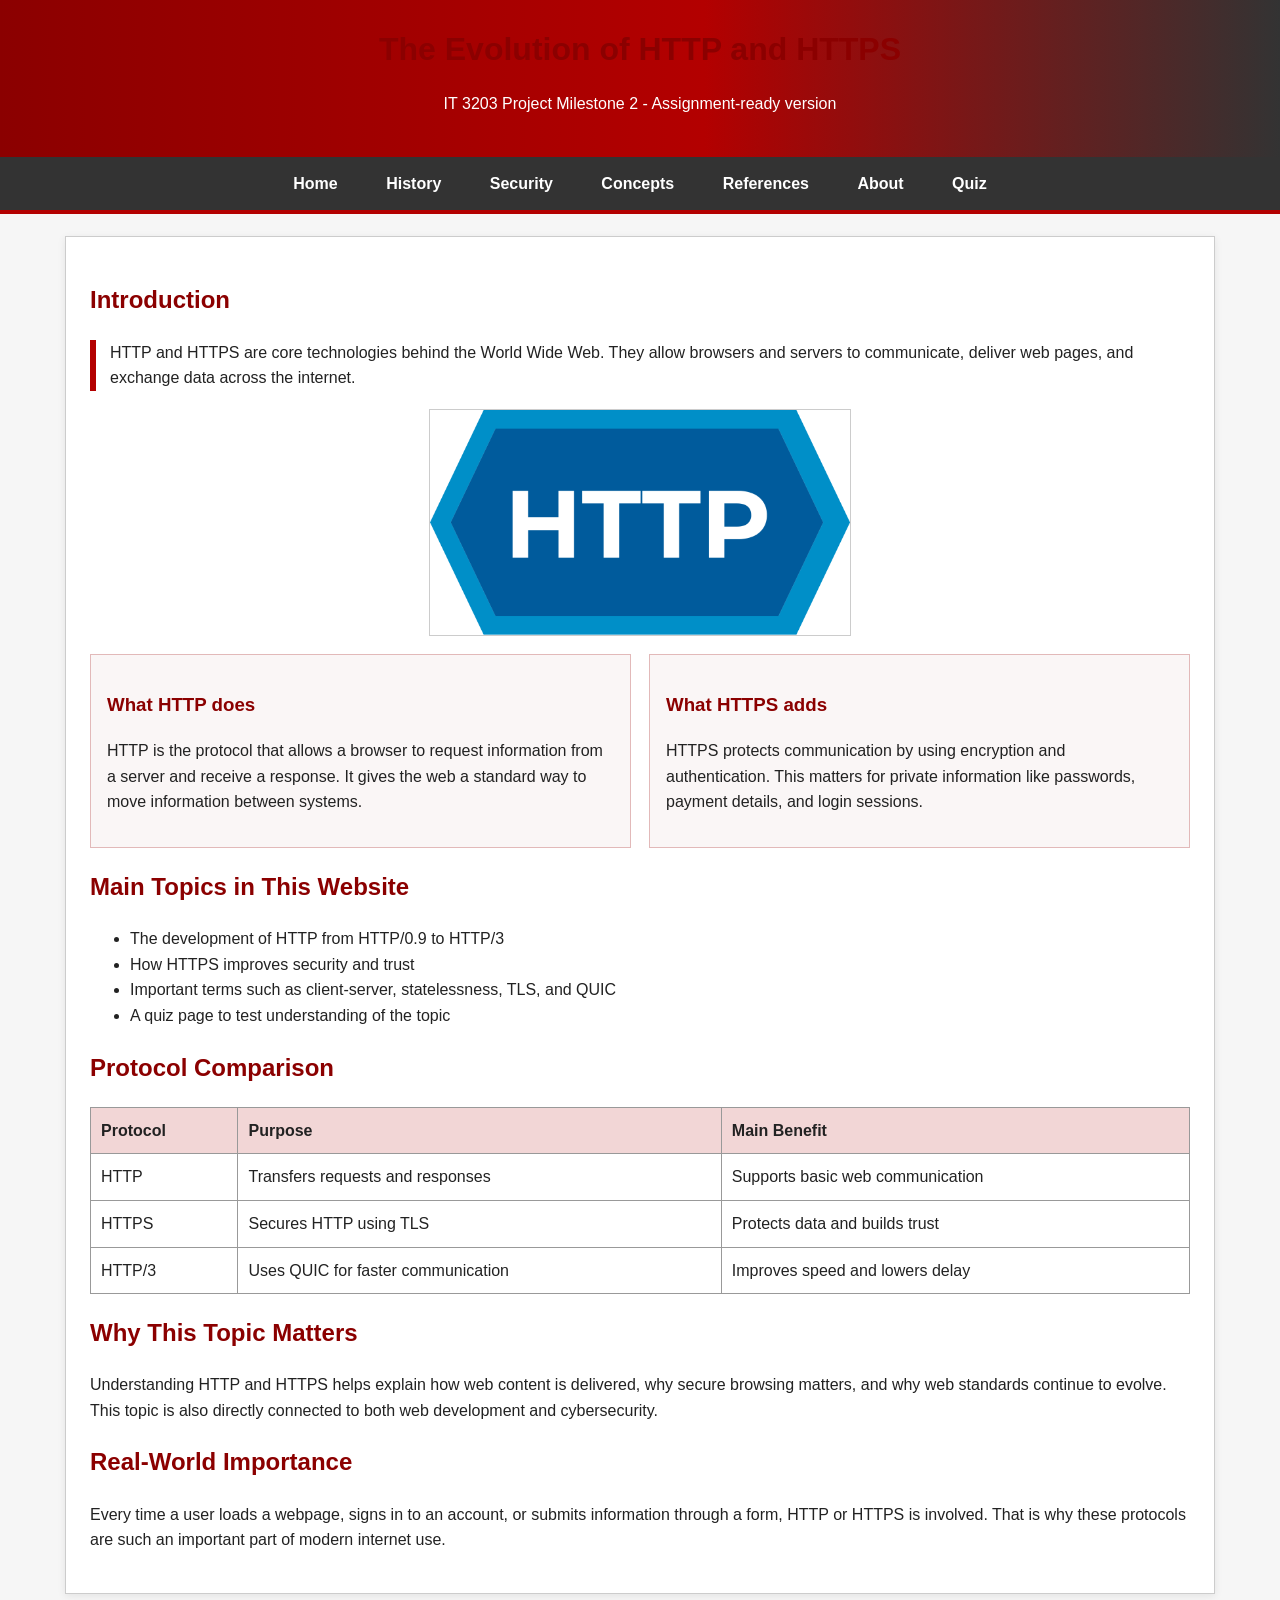
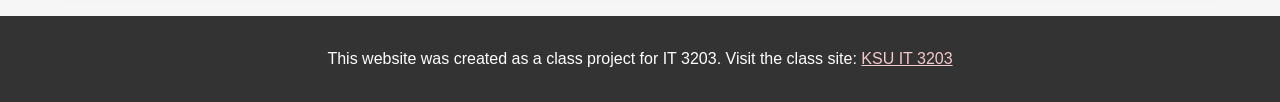
==== index.html @ 42dfb53e "Milestone 2" ====
<!DOCTYPE html>
<html>
<head>
<title>Home</title>
<link rel="stylesheet" href="styles.css">
<meta name="viewport" content="width=device-width, initial-scale=1.0">
</head>
<body>

<header>
<h1>The Evolution of HTTP and HTTPS</h1>
<p>IT 3203 Project Milestone 2 - Assignment-ready version</p>
</header>


<!-- FIX FROM MILESTONE 1:
Updated navigation links to use correct relative paths.
Added the quiz page link to the main menu for Milestone 2. -->
<nav>
<a href="index.html">Home</a>
<a href="history.html">History</a>
<a href="security.html">Security</a>
<a href="concepts.html">Concepts</a>
<a href="references.html">References</a>
<a href="about.html">About</a>
<a href="quiz.html">Quiz</a>
</nav>


<div class="container">

<!-- Home page -->
<h2>Introduction</h2>
<p class="section-highlight">HTTP and HTTPS are core technologies behind the World Wide Web. They allow browsers and servers to communicate, deliver web pages, and exchange data across the internet.</p>

<img class="hero-image" src="images/http.png" alt="HTTP logo">

<div class="card-grid">
    <div class="info-card">
        <h3>What HTTP does</h3>
        <p>HTTP is the protocol that allows a browser to request information from a server and receive a response. It gives the web a standard way to move information between systems.</p>
    </div>
    <div class="info-card">
        <h3>What HTTPS adds</h3>
        <p>HTTPS protects communication by using encryption and authentication. This matters for private information like passwords, payment details, and login sessions.</p>
    </div>
</div>

<h2>Main Topics in This Website</h2>
<ul>
<li>The development of HTTP from HTTP/0.9 to HTTP/3</li>
<li>How HTTPS improves security and trust</li>
<li>Important terms such as client-server, statelessness, TLS, and QUIC</li>
<li>A quiz page to test understanding of the topic</li>
</ul>

<h2>Protocol Comparison</h2>
<table>
<tr>
<th>Protocol</th>
<th>Purpose</th>
<th>Main Benefit</th>
</tr>
<tr>
<td>HTTP</td>
<td>Transfers requests and responses</td>
<td>Supports basic web communication</td>
</tr>
<tr>
<td>HTTPS</td>
<td>Secures HTTP using TLS</td>
<td>Protects data and builds trust</td>
</tr>
<tr>
<td>HTTP/3</td>
<td>Uses QUIC for faster communication</td>
<td>Improves speed and lowers delay</td>
</tr>
</table>

<h2>Why This Topic Matters</h2>
<p>Understanding HTTP and HTTPS helps explain how web content is delivered, why secure browsing matters, and why web standards continue to evolve. This topic is also directly connected to both web development and cybersecurity.</p>

<h2>Real-World Importance</h2>
<p>Every time a user loads a webpage, signs in to an account, or submits information through a form, HTTP or HTTPS is involved. That is why these protocols are such an important part of modern internet use.</p>

</div>


<!-- REQUIRED:
Added class project note and link to the class website in the footer. -->
<footer>
<p>This website was created as a class project for IT 3203.
Visit the class site:
<a href="https://ksuweb.github.io/IT3203/" target="_blank">KSU IT 3203</a></p>
</footer>



</body>
</html>
---- styles.css ----
/* 
IT 3203 Project Milestone 2
Assignment-ready
Improved from Milestone 1 based on feedback.
Comments are included to document fixes and additions.
*/

body {
    font-family: Arial, sans-serif;
    margin: 0;
    background-color: #f6f6f6;
    color: #222;
    line-height: 1.6;
}

header {
    background: linear-gradient(90deg, #8b0000 0%, #b30000 55%, #333333 100%);
    color: white;
    padding: 24px 20px;
    text-align: center;
}

header h1 {
    margin: 0 0 8px 0;
}

nav {
    background-color: #333333;
    padding: 14px;
    text-align: center;
    border-bottom: 4px solid #b30000;
}

nav a {
    color: white;
    text-decoration: none;
    margin: 0 12px;
    font-weight: bold;
    padding: 8px 10px;
    border-radius: 4px;
}

nav a:hover {
    background-color: #b30000;
}

.container {
    width: 88%;
    max-width: 1100px;
    margin: 22px auto;
    background-color: white;
    padding: 24px;
    border: 1px solid #ccc;
    box-shadow: 0 2px 8px rgba(0,0,0,0.08);
}

h1, h2, h3 {
    color: #8b0000;
}

.section-highlight {
    border-left: 6px solid #b30000;
    padding-left: 14px;
}

.card-grid {
    display: grid;
    grid-template-columns: repeat(2, 1fr);
    gap: 18px;
    margin-top: 18px;
}

.info-card {
    background-color: #faf6f6;
    border: 1px solid #e2b9b9;
    padding: 16px;
}

img {
    max-width: 100%;
    height: auto;
    display: block;
    margin: 18px auto;
    border: 1px solid #ccc;
    background-color: white;
}

.hero-image {
    max-width: 420px;
}

table {
    width: 100%;
    border-collapse: collapse;
    margin-top: 15px;
}

th, td {
    border: 1px solid #999;
    padding: 10px;
    text-align: left;
}

th {
    background-color: #f2d6d6;
}

.question-box {
    border: 1px solid #d0d0d0;
    padding: 15px;
    margin-bottom: 18px;
    background-color: #fafafa;
    border-left: 5px solid #8b0000;
}

label {
    display: block;
    margin: 6px 0;
}

input[type="text"] {
    width: 65%;
    padding: 8px;
    margin-top: 8px;
    border: 1px solid #999;
}

button, input[type="reset"] {
    background-color: #8b0000;
    color: white;
    border: none;
    padding: 10px 14px;
    margin-right: 10px;
    cursor: pointer;
    border-radius: 4px;
}

button:hover, input[type="reset"]:hover {
    background-color: #5f0000;
}

#resultBox {
    margin-top: 20px;
    padding: 15px;
    border: 1px solid #ccc;
    display: none;
    background-color: #fff;
}

.pass {
    color: green;
    font-weight: bold;
}

.fail {
    color: red;
    font-weight: bold;
}

.correct {
    color: green;
}

.incorrect {
    color: red;
}

footer {
    background-color: #333333;
    color: white;
    text-align: center;
    padding: 14px;
    margin-top: 20px;
}

footer a {
    color: #f6c9c9;
}

@media (max-width: 700px) {
    .card-grid {
        grid-template-columns: 1fr;
    }
    nav a {
        display: inline-block;
        margin: 6px;
    }
    input[type="text"] {
        width: 100%;
    }
}
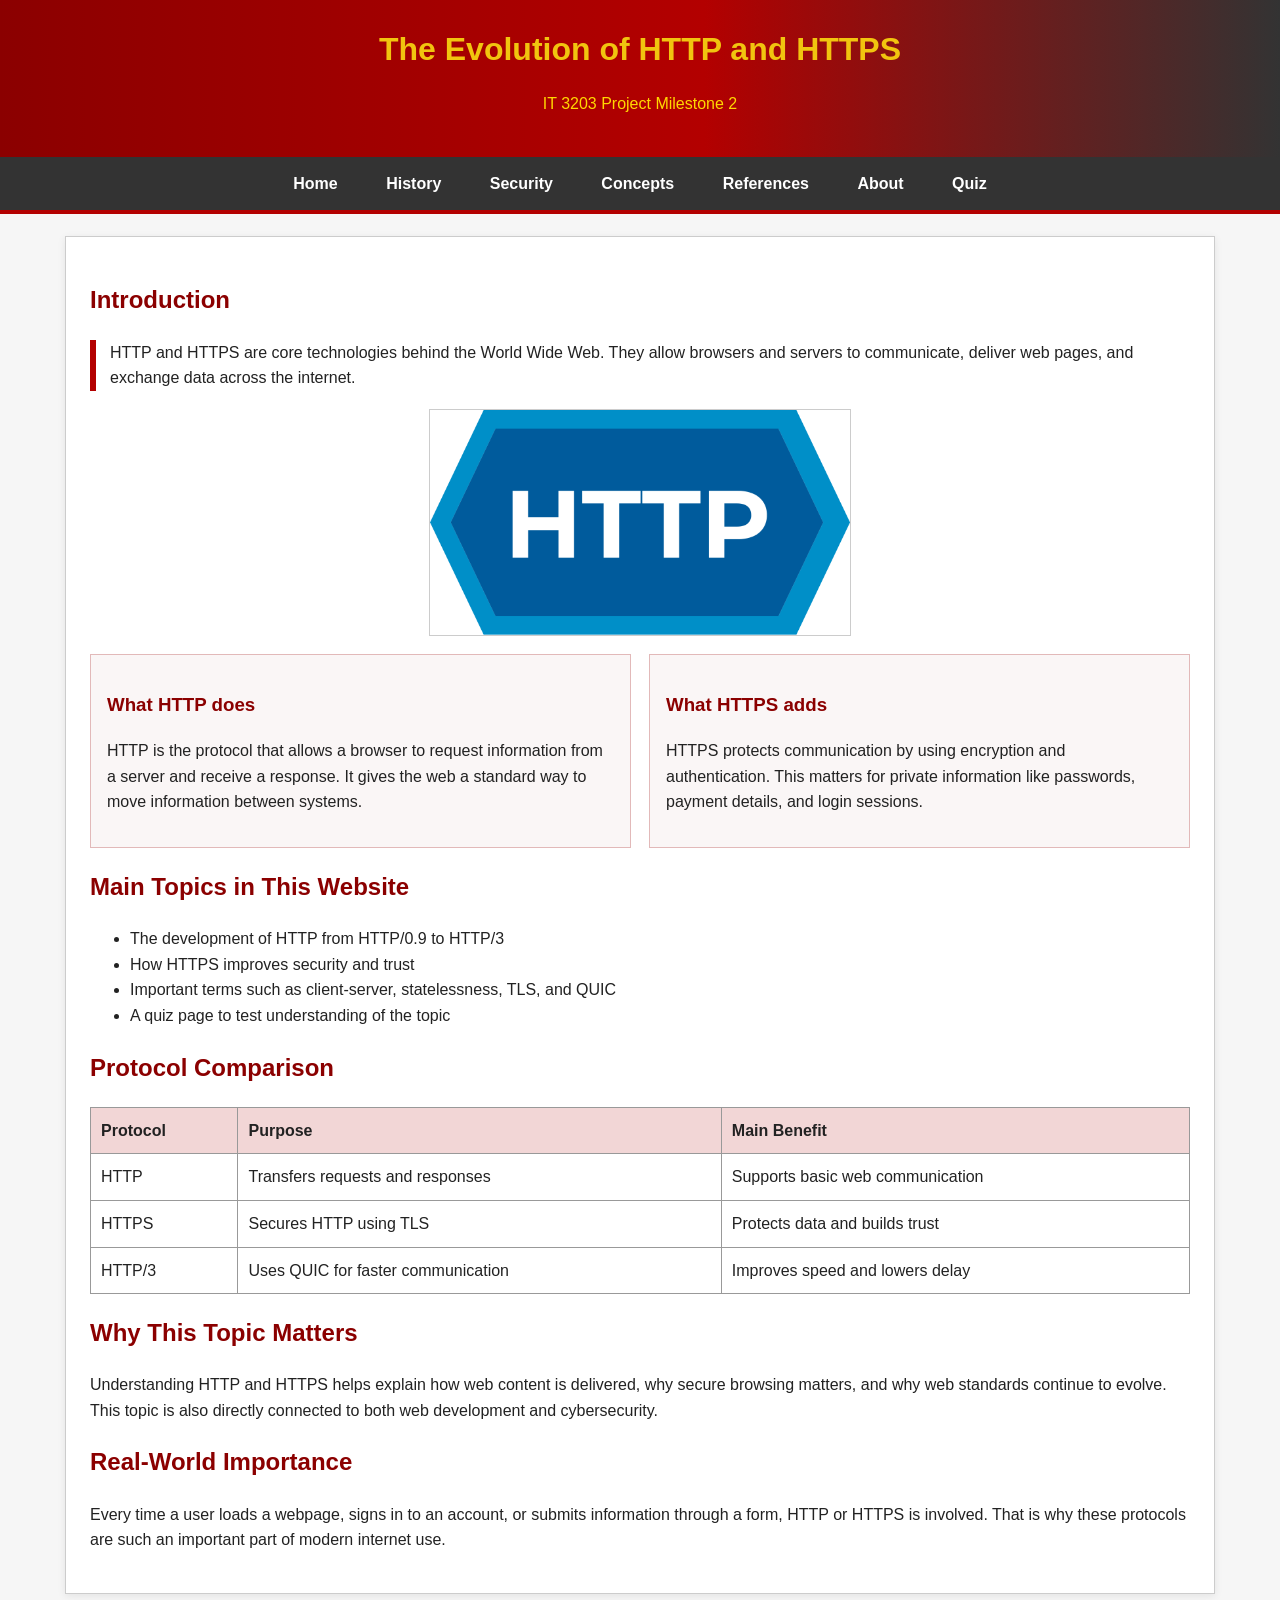
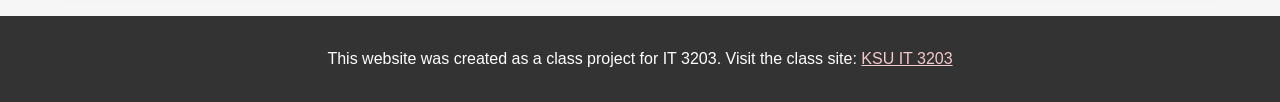
==== commit 89e9e22b: "Update project milestone description in index.html" ====
--- a/index.html
+++ b/index.html
@@ -9,7 +9,7 @@
 
 <header>
 <h1>The Evolution of HTTP and HTTPS</h1>
-<p>IT 3203 Project Milestone 2 - Assignment-ready version</p>
+<p>IT 3203 Project Milestone 2</p>
 </header>
 
 
--- a/styles.css
+++ b/styles.css
@@ -1,10 +1,3 @@
-/* 
-IT 3203 Project Milestone 2
-Assignment-ready
-Improved from Milestone 1 based on feedback.
-Comments are included to document fixes and additions.
-*/
-
 body {
     font-family: Arial, sans-serif;
     margin: 0;
@@ -15,12 +8,13 @@
 
 header {
     background: linear-gradient(90deg, #8b0000 0%, #b30000 55%, #333333 100%);
-    color: white;
+    color: gold;
     padding: 24px 20px;
     text-align: center;
 }
 
 header h1 {
+    color: #f1c40f;
     margin: 0 0 8px 0;
 }
 
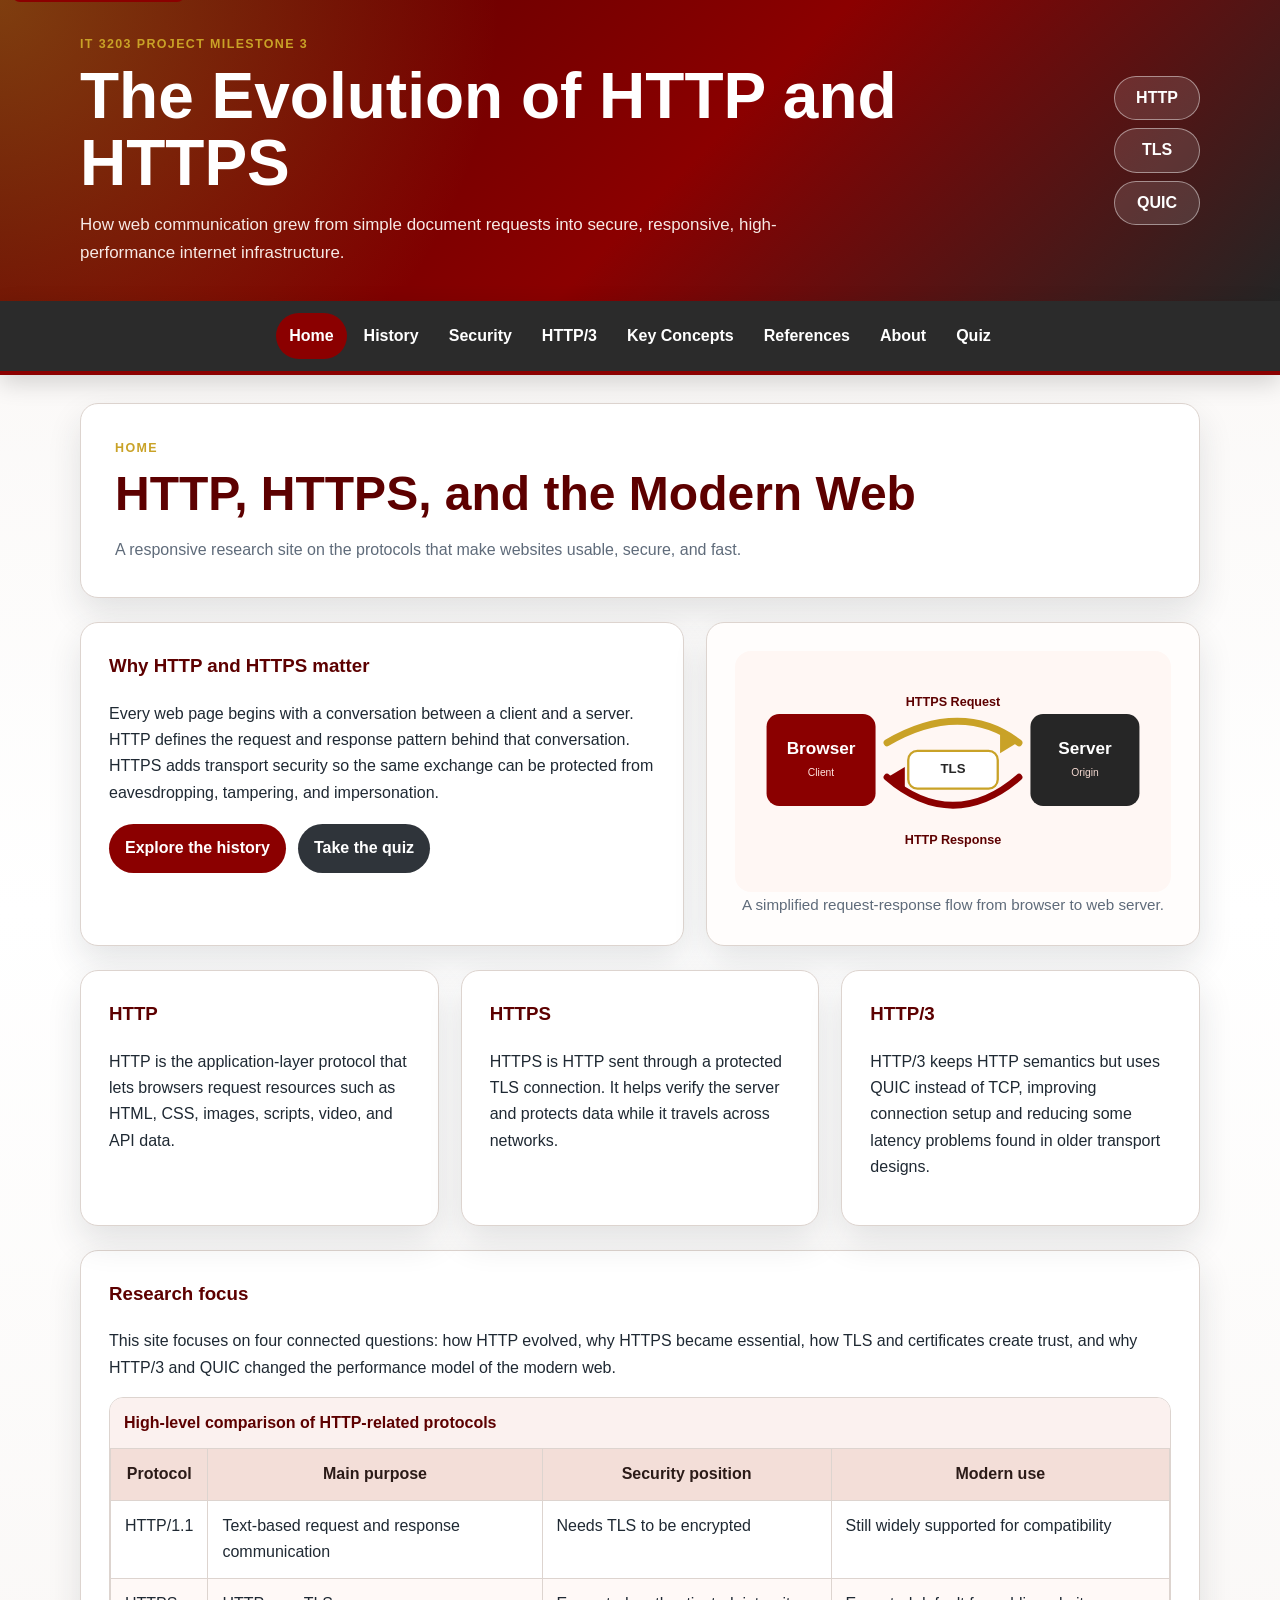
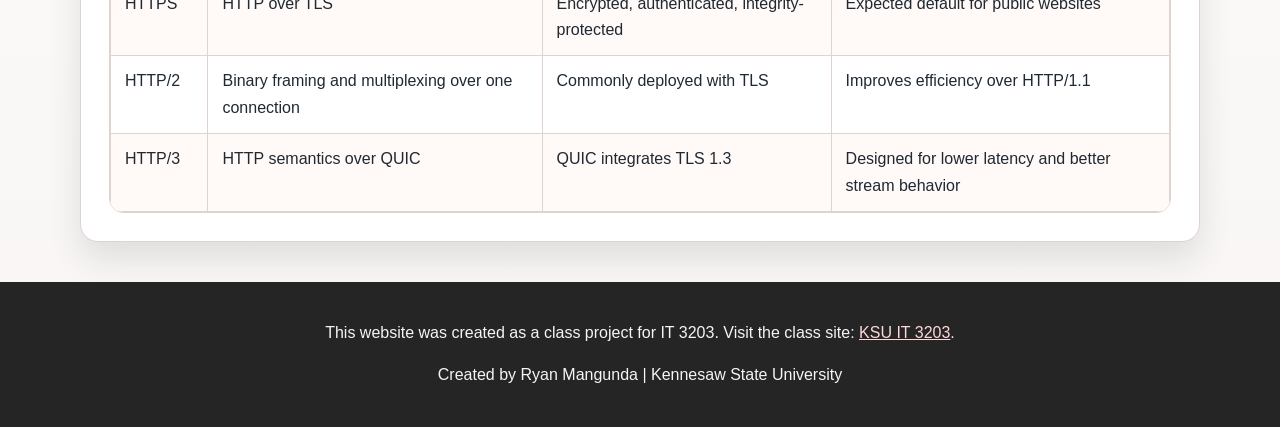
==== commit 6a41762f: "Milestone 3" ====
--- a/index.html
+++ b/index.html
@@ -1,101 +1,105 @@
 <!DOCTYPE html>
-<html>
+<html lang="en">
 <head>
-<title>Home</title>
-<link rel="stylesheet" href="styles.css">
-<meta name="viewport" content="width=device-width, initial-scale=1.0">
+  <meta charset="UTF-8">
+  <meta name="viewport" content="width=device-width, initial-scale=1.0">
+  <meta name="description" content="A responsive IT 3203 research site explaining the evolution of HTTP, HTTPS, TLS, QUIC, and HTTP/3.">
+  <title>HTTP, HTTPS, and the Modern Web | The Evolution of HTTP and HTTPS</title>
+  <link rel="stylesheet" href="styles.css">
+  <script src="script.js" defer></script>
 </head>
 <body>
+  <a class="skip-link" href="#main-content">Skip to main content</a>
+  <header class="site-header">
+    <div class="header-inner">
+      <div>
+        <p class="eyebrow">IT 3203 Project Milestone 3</p>
+        <h1>The Evolution of HTTP and HTTPS</h1>
+        <p class="tagline">How web communication grew from simple document requests into secure, responsive, high-performance internet infrastructure.</p>
+      </div>
+      <div class="protocol-badge" aria-label="Protocol focus">
+        <span>HTTP</span>
+        <span>TLS</span>
+        <span>QUIC</span>
+      </div>
+    </div>
+  </header>
 
-<header>
-<h1>The Evolution of HTTP and HTTPS</h1>
-<p>IT 3203 Project Milestone 2</p>
-</header>
-
-
-<!-- FIX FROM MILESTONE 1:
-Updated navigation links to use correct relative paths.
-Added the quiz page link to the main menu for Milestone 2. -->
-<nav>
-<a href="index.html">Home</a>
+  <nav class="site-nav" aria-label="Main navigation">
+    <button class="menu-toggle" type="button" aria-expanded="false" aria-controls="main-menu">Menu</button>
+    <div class="menu-links" id="main-menu">
+      <a href="index.html" aria-current="page">Home</a>
 <a href="history.html">History</a>
 <a href="security.html">Security</a>
-<a href="concepts.html">Concepts</a>
+<a href="performance.html">HTTP/3</a>
+<a href="concepts.html">Key Concepts</a>
 <a href="references.html">References</a>
 <a href="about.html">About</a>
 <a href="quiz.html">Quiz</a>
-</nav>
+    </div>
+  </nav>
 
+  <main id="main-content" class="page-shell">
+    <section class="page-title">
+      <p class="eyebrow">Home</p>
+      <h2>HTTP, HTTPS, and the Modern Web</h2>
+      <p>A responsive research site on the protocols that make websites usable, secure, and fast.</p>
+    </section>
+    
+<section class="hero-grid">
+  <div class="hero-card">
+    <h3>Why HTTP and HTTPS matter</h3>
+    <p>Every web page begins with a conversation between a client and a server. HTTP defines the request and response pattern behind that conversation. HTTPS adds transport security so the same exchange can be protected from eavesdropping, tampering, and impersonation.</p>
+    <div class="button-row">
+      <a class="button" href="history.html">Explore the history</a>
+      <a class="button secondary" href="quiz.html">Take the quiz</a>
+    </div>
+  </div>
+  <figure class="image-card">
+    <img src="images/protocol-flow.svg" alt="Diagram showing a browser sending an HTTPS request to a web server and receiving a response">
+    <figcaption>A simplified request-response flow from browser to web server.</figcaption>
+  </figure>
+</section>
 
-<div class="container">
+<section class="content-grid three-columns">
+  <article class="info-card">
+    <h3>HTTP</h3>
+    <p>HTTP is the application-layer protocol that lets browsers request resources such as HTML, CSS, images, scripts, video, and API data.</p>
+  </article>
+  <article class="info-card">
+    <h3>HTTPS</h3>
+    <p>HTTPS is HTTP sent through a protected TLS connection. It helps verify the server and protects data while it travels across networks.</p>
+  </article>
+  <article class="info-card">
+    <h3>HTTP/3</h3>
+    <p>HTTP/3 keeps HTTP semantics but uses QUIC instead of TCP, improving connection setup and reducing some latency problems found in older transport designs.</p>
+  </article>
+</section>
 
-<!-- Home page -->
-<h2>Introduction</h2>
-<p class="section-highlight">HTTP and HTTPS are core technologies behind the World Wide Web. They allow browsers and servers to communicate, deliver web pages, and exchange data across the internet.</p>
+<section class="section-card">
+  <h3>Research focus</h3>
+  <p>This site focuses on four connected questions: how HTTP evolved, why HTTPS became essential, how TLS and certificates create trust, and why HTTP/3 and QUIC changed the performance model of the modern web.</p>
+  <div class="table-scroll" role="region" aria-label="Protocol comparison table" tabindex="0">
+    <table>
+      <caption>High-level comparison of HTTP-related protocols</caption>
+      <thead>
+        <tr><th>Protocol</th><th>Main purpose</th><th>Security position</th><th>Modern use</th></tr>
+      </thead>
+      <tbody>
+        <tr><td>HTTP/1.1</td><td>Text-based request and response communication</td><td>Needs TLS to be encrypted</td><td>Still widely supported for compatibility</td></tr>
+        <tr><td>HTTPS</td><td>HTTP over TLS</td><td>Encrypted, authenticated, integrity-protected</td><td>Expected default for public websites</td></tr>
+        <tr><td>HTTP/2</td><td>Binary framing and multiplexing over one connection</td><td>Commonly deployed with TLS</td><td>Improves efficiency over HTTP/1.1</td></tr>
+        <tr><td>HTTP/3</td><td>HTTP semantics over QUIC</td><td>QUIC integrates TLS 1.3</td><td>Designed for lower latency and better stream behavior</td></tr>
+      </tbody>
+    </table>
+  </div>
+</section>
 
-<img class="hero-image" src="images/http.png" alt="HTTP logo">
+  </main>
 
-<div class="card-grid">
-    <div class="info-card">
-        <h3>What HTTP does</h3>
-        <p>HTTP is the protocol that allows a browser to request information from a server and receive a response. It gives the web a standard way to move information between systems.</p>
-    </div>
-    <div class="info-card">
-        <h3>What HTTPS adds</h3>
-        <p>HTTPS protects communication by using encryption and authentication. This matters for private information like passwords, payment details, and login sessions.</p>
-    </div>
-</div>
-
-<h2>Main Topics in This Website</h2>
-<ul>
-<li>The development of HTTP from HTTP/0.9 to HTTP/3</li>
-<li>How HTTPS improves security and trust</li>
-<li>Important terms such as client-server, statelessness, TLS, and QUIC</li>
-<li>A quiz page to test understanding of the topic</li>
-</ul>
-
-<h2>Protocol Comparison</h2>
-<table>
-<tr>
-<th>Protocol</th>
-<th>Purpose</th>
-<th>Main Benefit</th>
-</tr>
-<tr>
-<td>HTTP</td>
-<td>Transfers requests and responses</td>
-<td>Supports basic web communication</td>
-</tr>
-<tr>
-<td>HTTPS</td>
-<td>Secures HTTP using TLS</td>
-<td>Protects data and builds trust</td>
-</tr>
-<tr>
-<td>HTTP/3</td>
-<td>Uses QUIC for faster communication</td>
-<td>Improves speed and lowers delay</td>
-</tr>
-</table>
-
-<h2>Why This Topic Matters</h2>
-<p>Understanding HTTP and HTTPS helps explain how web content is delivered, why secure browsing matters, and why web standards continue to evolve. This topic is also directly connected to both web development and cybersecurity.</p>
-
-<h2>Real-World Importance</h2>
-<p>Every time a user loads a webpage, signs in to an account, or submits information through a form, HTTP or HTTPS is involved. That is why these protocols are such an important part of modern internet use.</p>
-
-</div>
-
-
-<!-- REQUIRED:
-Added class project note and link to the class website in the footer. -->
-<footer>
-<p>This website was created as a class project for IT 3203.
-Visit the class site:
-<a href="https://ksuweb.github.io/IT3203/" target="_blank">KSU IT 3203</a></p>
-</footer>
-
-
-
+  <footer class="site-footer">
+    <p>This website was created as a class project for IT 3203. Visit the class site: <a href="https://ksuweb.github.io/IT3203/">KSU IT 3203</a>.</p>
+    <p>Created by Ryan Mangunda | Kennesaw State University</p>
+  </footer>
 </body>
 </html>
--- a/styles.css
+++ b/styles.css
@@ -1,185 +1,538 @@
+/* Global design system for the IT 3203 Milestone 3 website. */
+:root {
+  --primary: #8b0000;
+  --primary-dark: #5d0000;
+  --accent: #c9a227;
+  --ink: #1f2933;
+  --muted: #5f6b7a;
+  --surface: #ffffff;
+  --soft: #f7f4f2;
+  --line: #ddd4cf;
+  --shadow: 0 16px 34px rgba(31, 41, 51, 0.12);
+  --radius: 18px;
+  --max-width: 1120px;
+}
+
+* {
+  box-sizing: border-box;
+}
+
+html {
+  scroll-behavior: smooth;
+}
+
 body {
-    font-family: Arial, sans-serif;
-    margin: 0;
-    background-color: #f6f6f6;
-    color: #222;
-    line-height: 1.6;
-}
-
-header {
-    background: linear-gradient(90deg, #8b0000 0%, #b30000 55%, #333333 100%);
-    color: gold;
-    padding: 24px 20px;
+  margin: 0;
+  font-family: Arial, Helvetica, sans-serif;
+  color: var(--ink);
+  background: linear-gradient(180deg, #f8f5f3 0%, #ffffff 45%, #f8f5f3 100%);
+  line-height: 1.65;
+}
+
+img {
+  max-width: 100%;
+  height: auto;
+}
+
+a {
+  color: var(--primary);
+}
+
+a:hover,
+a:focus {
+  color: var(--primary-dark);
+}
+
+.skip-link {
+  position: absolute;
+  top: -44px;
+  left: 12px;
+  z-index: 100;
+  background: #ffffff;
+  color: var(--primary);
+  padding: 8px 12px;
+  border-radius: 8px;
+  border: 2px solid var(--primary);
+}
+
+.skip-link:focus {
+  top: 12px;
+}
+
+.site-header {
+  background: radial-gradient(circle at top left, rgba(201, 162, 39, 0.38), transparent 38%), linear-gradient(135deg, #510000 0%, #8b0000 54%, #252525 100%);
+  color: #ffffff;
+  padding: 34px 20px;
+}
+
+.header-inner {
+  max-width: var(--max-width);
+  margin: 0 auto;
+  display: grid;
+  grid-template-columns: 1fr auto;
+  gap: 24px;
+  align-items: center;
+}
+
+.site-header h1 {
+  margin: 0;
+  font-size: clamp(2rem, 5vw, 4.2rem);
+  line-height: 1.05;
+}
+
+.tagline {
+  max-width: 760px;
+  margin: 14px 0 0;
+  color: #f7e9e5;
+  font-size: 1.06rem;
+}
+
+.eyebrow {
+  margin: 0 0 8px;
+  text-transform: uppercase;
+  letter-spacing: 0.11em;
+  font-size: 0.78rem;
+  font-weight: 700;
+  color: var(--accent);
+}
+
+.protocol-badge {
+  display: grid;
+  gap: 8px;
+}
+
+.protocol-badge span {
+  display: inline-block;
+  min-width: 86px;
+  text-align: center;
+  padding: 8px 12px;
+  border: 1px solid rgba(255,255,255,0.45);
+  border-radius: 999px;
+  background: rgba(255,255,255,0.12);
+  font-weight: 700;
+}
+
+.site-nav {
+  position: sticky;
+  top: 0;
+  z-index: 20;
+  background: rgba(35, 35, 35, 0.96);
+  border-bottom: 4px solid var(--primary);
+  box-shadow: 0 8px 24px rgba(0,0,0,0.16);
+}
+
+.menu-toggle {
+  display: none;
+  width: calc(100% - 32px);
+  margin: 12px 16px;
+  padding: 11px 14px;
+  border: 1px solid rgba(255,255,255,0.28);
+  border-radius: 10px;
+  background: #ffffff;
+  color: var(--primary-dark);
+  font-weight: 700;
+  cursor: pointer;
+}
+
+.menu-links {
+  max-width: var(--max-width);
+  margin: 0 auto;
+  display: flex;
+  flex-wrap: wrap;
+  justify-content: center;
+  gap: 4px;
+  padding: 12px 16px;
+}
+
+.menu-links a {
+  color: #ffffff;
+  text-decoration: none;
+  padding: 10px 13px;
+  border-radius: 999px;
+  font-weight: 700;
+}
+
+.menu-links a:hover,
+.menu-links a:focus,
+.menu-links a[aria-current="page"] {
+  background: var(--primary);
+  color: #ffffff;
+}
+
+.page-shell {
+  width: min(92%, var(--max-width));
+  margin: 28px auto 40px;
+}
+
+.page-title,
+.section-card,
+.hero-card,
+.info-card,
+.image-card,
+.reference-item {
+  background: var(--surface);
+  border: 1px solid var(--line);
+  border-radius: var(--radius);
+  box-shadow: var(--shadow);
+}
+
+.page-title {
+  padding: clamp(20px, 4vw, 34px);
+  margin-bottom: 24px;
+}
+
+.page-title h2 {
+  margin: 0;
+  color: var(--primary-dark);
+  font-size: clamp(1.8rem, 4vw, 3rem);
+  line-height: 1.12;
+}
+
+.page-title p:last-child {
+  margin-bottom: 0;
+  color: var(--muted);
+}
+
+.hero-grid,
+.two-column,
+.content-grid {
+  display: grid;
+  gap: 22px;
+  margin-bottom: 24px;
+}
+
+.hero-grid,
+.two-column {
+  grid-template-columns: minmax(0, 1.1fr) minmax(280px, 0.9fr);
+  align-items: stretch;
+}
+
+.two-columns {
+  grid-template-columns: repeat(2, minmax(0, 1fr));
+}
+
+.three-columns {
+  grid-template-columns: repeat(3, minmax(0, 1fr));
+}
+
+.hero-card,
+.section-card,
+.info-card,
+.image-card,
+.reference-item {
+  padding: clamp(18px, 3vw, 28px);
+}
+
+.hero-card h3,
+.section-card h3,
+.info-card h3,
+.reference-item h3 {
+  color: var(--primary-dark);
+  margin-top: 0;
+}
+
+.image-card {
+  margin: 0;
+  display: flex;
+  flex-direction: column;
+  justify-content: center;
+  background: #fffdfc;
+}
+
+.image-card figcaption {
+  color: var(--muted);
+  font-size: 0.95rem;
+  text-align: center;
+}
+
+.button-row {
+  display: flex;
+  flex-wrap: wrap;
+  gap: 12px;
+  margin-top: 18px;
+}
+
+.button,
+button,
+.secondary-button {
+  display: inline-block;
+  background: var(--primary);
+  color: #ffffff;
+  border: none;
+  border-radius: 999px;
+  padding: 11px 16px;
+  text-decoration: none;
+  font-weight: 700;
+  cursor: pointer;
+}
+
+.button:hover,
+.button:focus,
+button:hover,
+button:focus {
+  background: var(--primary-dark);
+  color: #ffffff;
+}
+
+.button.secondary,
+.secondary-button {
+  background: #2f343a;
+}
+
+.check-list,
+.numbered-list {
+  padding-left: 1.2rem;
+}
+
+.check-list li,
+.numbered-list li {
+  margin: 10px 0;
+}
+
+.table-scroll {
+  overflow-x: auto;
+  border-radius: 14px;
+  border: 1px solid var(--line);
+}
+
+table {
+  width: 100%;
+  min-width: 680px;
+  border-collapse: collapse;
+  background: #ffffff;
+}
+
+caption {
+  text-align: left;
+  padding: 12px 14px;
+  font-weight: 700;
+  color: var(--primary-dark);
+  background: #fbf1ef;
+}
+
+th,
+td {
+  border: 1px solid var(--line);
+  padding: 12px 14px;
+  vertical-align: top;
+}
+
+th {
+  background: #f3ded8;
+  color: #2b1b18;
+}
+
+tr:nth-child(even) td {
+  background: #fff9f7;
+}
+
+.timeline {
+  display: grid;
+  gap: 14px;
+}
+
+.timeline div {
+  border-left: 6px solid var(--primary);
+  background: var(--soft);
+  padding: 14px 16px;
+  border-radius: 12px;
+}
+
+.timeline p {
+  margin: 6px 0 0;
+}
+
+.callout {
+  border-left: 8px solid var(--accent);
+}
+
+.metric-panel {
+  display: grid;
+  gap: 14px;
+}
+
+.metric {
+  display: grid;
+  grid-template-columns: 48px 1fr;
+  gap: 12px;
+  align-items: center;
+  background: var(--soft);
+  border-radius: 14px;
+  padding: 14px;
+}
+
+.metric span {
+  display: grid;
+  place-items: center;
+  width: 48px;
+  height: 48px;
+  border-radius: 50%;
+  background: var(--primary);
+  color: white;
+  font-weight: 800;
+  font-size: 1.2rem;
+}
+
+.reference-list {
+  display: grid;
+  gap: 16px;
+}
+
+.reference-item h3 {
+  font-size: 1.05rem;
+}
+
+.quiz-form {
+  display: grid;
+  gap: 16px;
+}
+
+.question-card {
+  border: 1px solid var(--line);
+  border-left: 6px solid var(--primary);
+  border-radius: 14px;
+  padding: 16px;
+  background: #fffdfc;
+}
+
+.question-card legend {
+  font-weight: 800;
+  color: var(--primary-dark);
+  padding: 0 6px;
+}
+
+.question-card label {
+  display: block;
+  margin: 9px 0;
+}
+
+input[type="text"] {
+  width: min(100%, 420px);
+  padding: 11px 12px;
+  border: 1px solid #9a9a9a;
+  border-radius: 10px;
+  font-size: 1rem;
+}
+
+input[type="radio"],
+input[type="checkbox"] {
+  margin-right: 8px;
+  transform: scale(1.12);
+}
+
+.form-actions {
+  display: flex;
+  flex-wrap: wrap;
+  gap: 10px;
+}
+
+.result-box {
+  display: none;
+  margin-top: 18px;
+  border-radius: 14px;
+  border: 1px solid var(--line);
+  padding: 18px;
+  background: #ffffff;
+}
+
+.result-box.show {
+  display: block;
+}
+
+.result-box.pass {
+  border-left: 8px solid #217346;
+}
+
+.result-box.review {
+  border-left: 8px solid #b36b00;
+}
+
+.site-footer {
+  background: #252525;
+  color: #f5f5f5;
+  padding: 22px 18px;
+  text-align: center;
+}
+
+.site-footer a {
+  color: #ffd9d9;
+}
+
+/* Tablet layout: reduce columns and spacing for medium screens. */
+@media (max-width: 900px) {
+  .header-inner,
+  .hero-grid,
+  .two-column,
+  .two-columns,
+  .three-columns {
+    grid-template-columns: 1fr;
+  }
+
+  .protocol-badge {
+    grid-template-columns: repeat(3, max-content);
+  }
+
+  .site-nav {
+    position: static;
+  }
+}
+
+/* Phone layout: turn navigation into a collapsible menu and make controls full width. */
+@media (max-width: 600px) {
+  .site-header {
+    padding: 26px 16px;
+  }
+
+  .protocol-badge {
+    grid-template-columns: 1fr;
+  }
+
+  .menu-toggle {
+    display: block;
+  }
+
+  .menu-links {
+    display: none;
+    flex-direction: column;
+    align-items: stretch;
+    padding: 0 16px 16px;
+  }
+
+  .menu-links.open {
+    display: flex;
+  }
+
+  .menu-links a {
+    border-radius: 10px;
+    background: rgba(255,255,255,0.07);
+  }
+
+  .page-shell {
+    width: min(94%, var(--max-width));
+    margin-top: 18px;
+  }
+
+  .button-row,
+  .form-actions {
+    flex-direction: column;
+  }
+
+  .button,
+  button,
+  .secondary-button {
+    width: 100%;
     text-align: center;
-}
-
-header h1 {
-    color: #f1c40f;
-    margin: 0 0 8px 0;
-}
-
-nav {
-    background-color: #333333;
-    padding: 14px;
-    text-align: center;
-    border-bottom: 4px solid #b30000;
-}
-
-nav a {
-    color: white;
-    text-decoration: none;
-    margin: 0 12px;
-    font-weight: bold;
-    padding: 8px 10px;
-    border-radius: 4px;
-}
-
-nav a:hover {
-    background-color: #b30000;
-}
-
-.container {
-    width: 88%;
-    max-width: 1100px;
-    margin: 22px auto;
-    background-color: white;
-    padding: 24px;
-    border: 1px solid #ccc;
-    box-shadow: 0 2px 8px rgba(0,0,0,0.08);
-}
-
-h1, h2, h3 {
-    color: #8b0000;
-}
-
-.section-highlight {
-    border-left: 6px solid #b30000;
-    padding-left: 14px;
-}
-
-.card-grid {
-    display: grid;
-    grid-template-columns: repeat(2, 1fr);
-    gap: 18px;
-    margin-top: 18px;
-}
-
-.info-card {
-    background-color: #faf6f6;
-    border: 1px solid #e2b9b9;
-    padding: 16px;
-}
-
-img {
-    max-width: 100%;
-    height: auto;
-    display: block;
-    margin: 18px auto;
-    border: 1px solid #ccc;
-    background-color: white;
-}
-
-.hero-image {
-    max-width: 420px;
-}
-
-table {
-    width: 100%;
-    border-collapse: collapse;
-    margin-top: 15px;
-}
-
-th, td {
-    border: 1px solid #999;
-    padding: 10px;
-    text-align: left;
-}
-
-th {
-    background-color: #f2d6d6;
-}
-
-.question-box {
-    border: 1px solid #d0d0d0;
-    padding: 15px;
-    margin-bottom: 18px;
-    background-color: #fafafa;
-    border-left: 5px solid #8b0000;
-}
-
-label {
-    display: block;
-    margin: 6px 0;
-}
-
-input[type="text"] {
-    width: 65%;
-    padding: 8px;
-    margin-top: 8px;
-    border: 1px solid #999;
-}
-
-button, input[type="reset"] {
-    background-color: #8b0000;
-    color: white;
-    border: none;
-    padding: 10px 14px;
-    margin-right: 10px;
-    cursor: pointer;
-    border-radius: 4px;
-}
-
-button:hover, input[type="reset"]:hover {
-    background-color: #5f0000;
-}
-
-#resultBox {
-    margin-top: 20px;
-    padding: 15px;
-    border: 1px solid #ccc;
-    display: none;
-    background-color: #fff;
-}
-
-.pass {
-    color: green;
-    font-weight: bold;
-}
-
-.fail {
-    color: red;
-    font-weight: bold;
-}
-
-.correct {
-    color: green;
-}
-
-.incorrect {
-    color: red;
-}
-
-footer {
-    background-color: #333333;
-    color: white;
-    text-align: center;
-    padding: 14px;
-    margin-top: 20px;
-}
-
-footer a {
-    color: #f6c9c9;
-}
-
-@media (max-width: 700px) {
-    .card-grid {
-        grid-template-columns: 1fr;
-    }
-    nav a {
-        display: inline-block;
-        margin: 6px;
-    }
-    input[type="text"] {
-        width: 100%;
-    }
-}
+  }
+
+  .hero-card,
+  .section-card,
+  .info-card,
+  .image-card,
+  .reference-item {
+    padding: 18px;
+  }
+
+  table {
+    min-width: 610px;
+  }
+}
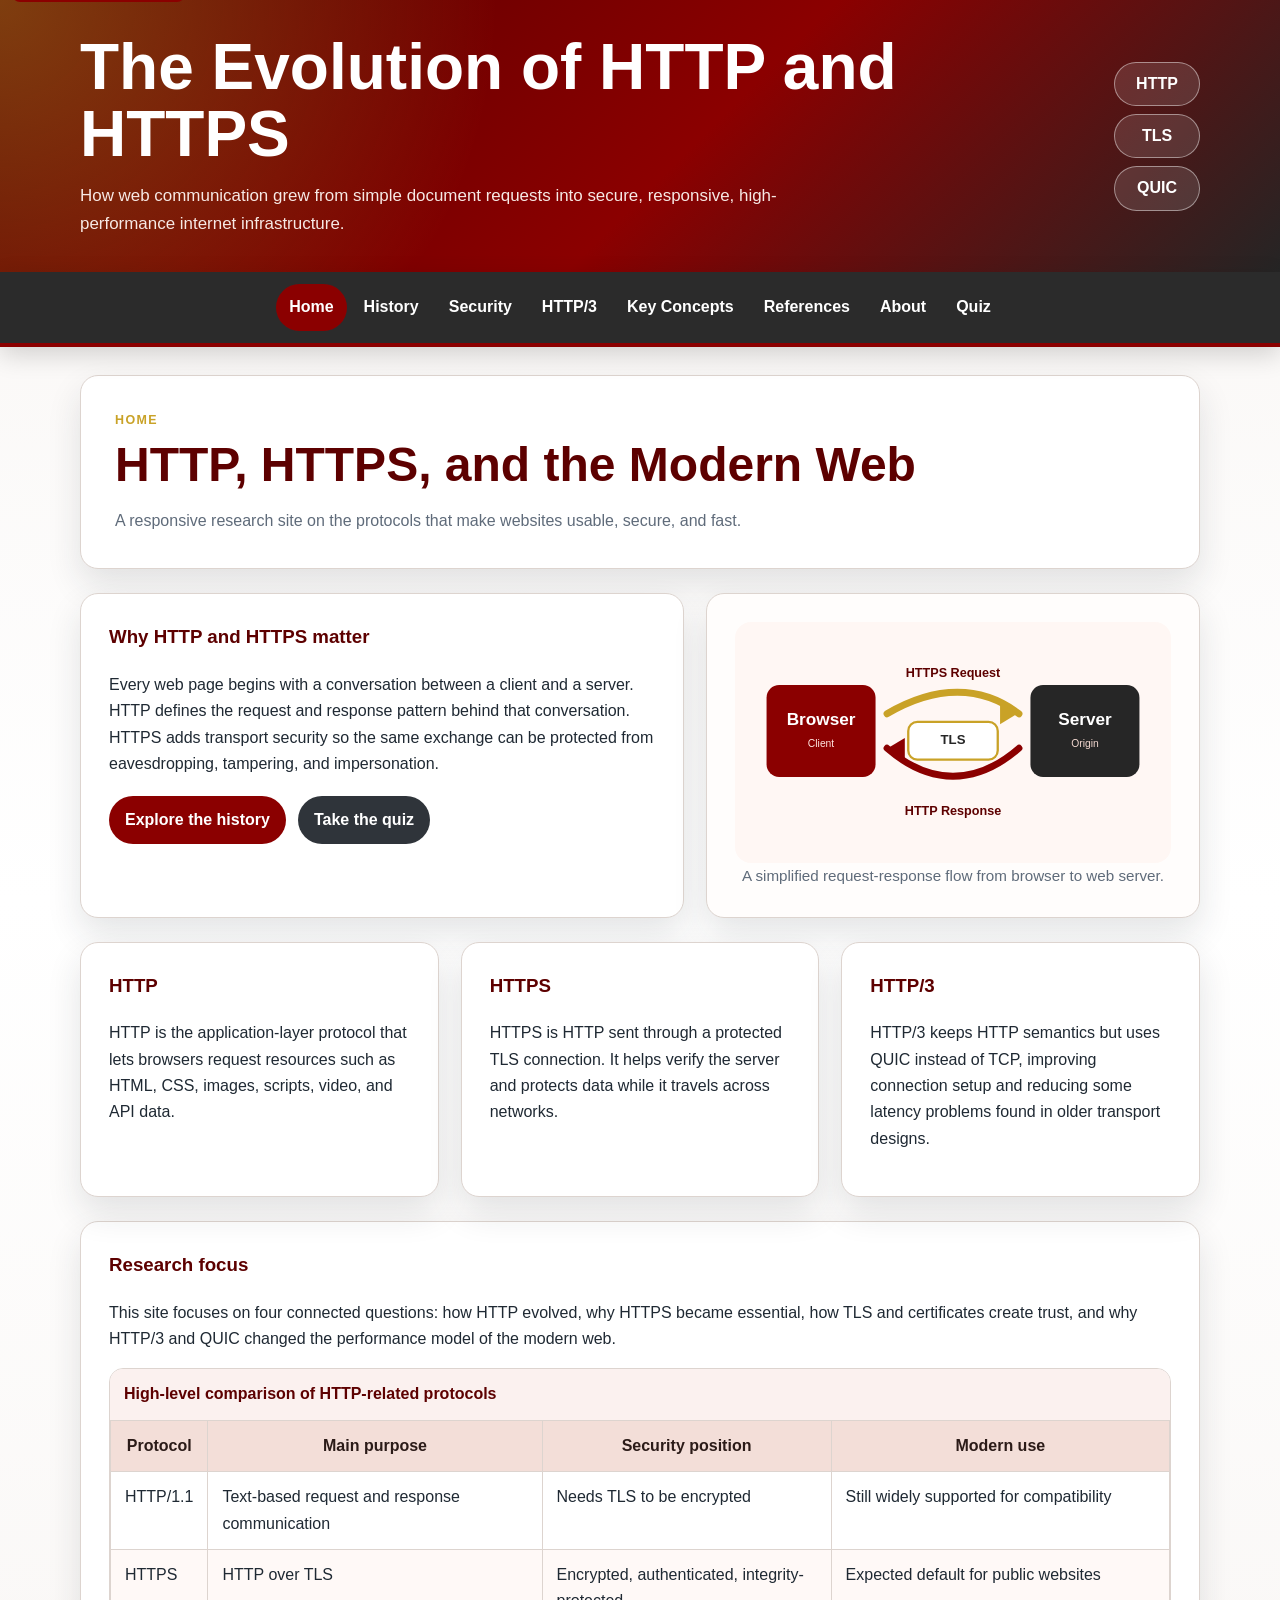
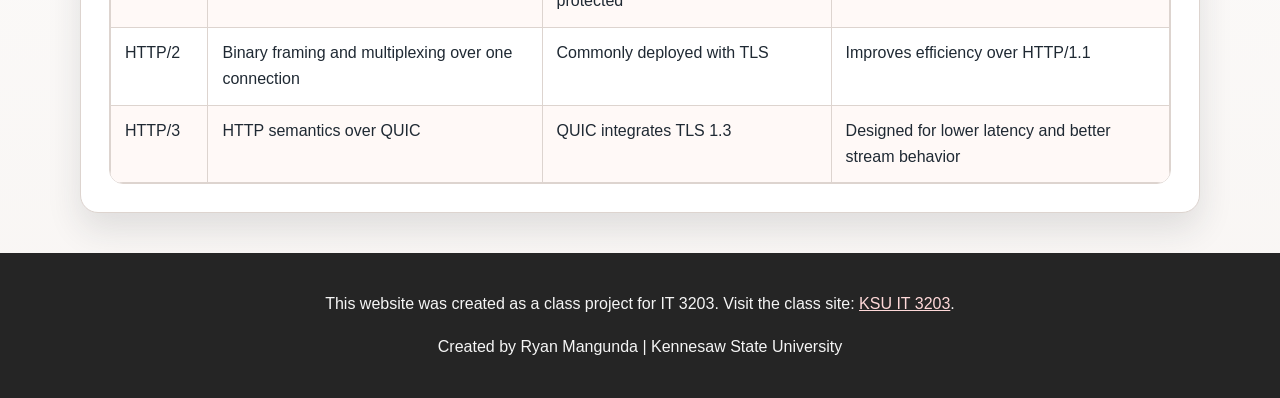
==== commit d1c40dcd: "Remove eyebrow text from header in index.html" ====
--- a/index.html
+++ b/index.html
@@ -13,7 +13,6 @@
   <header class="site-header">
     <div class="header-inner">
       <div>
-        <p class="eyebrow">IT 3203 Project Milestone 3</p>
         <h1>The Evolution of HTTP and HTTPS</h1>
         <p class="tagline">How web communication grew from simple document requests into secure, responsive, high-performance internet infrastructure.</p>
       </div>
